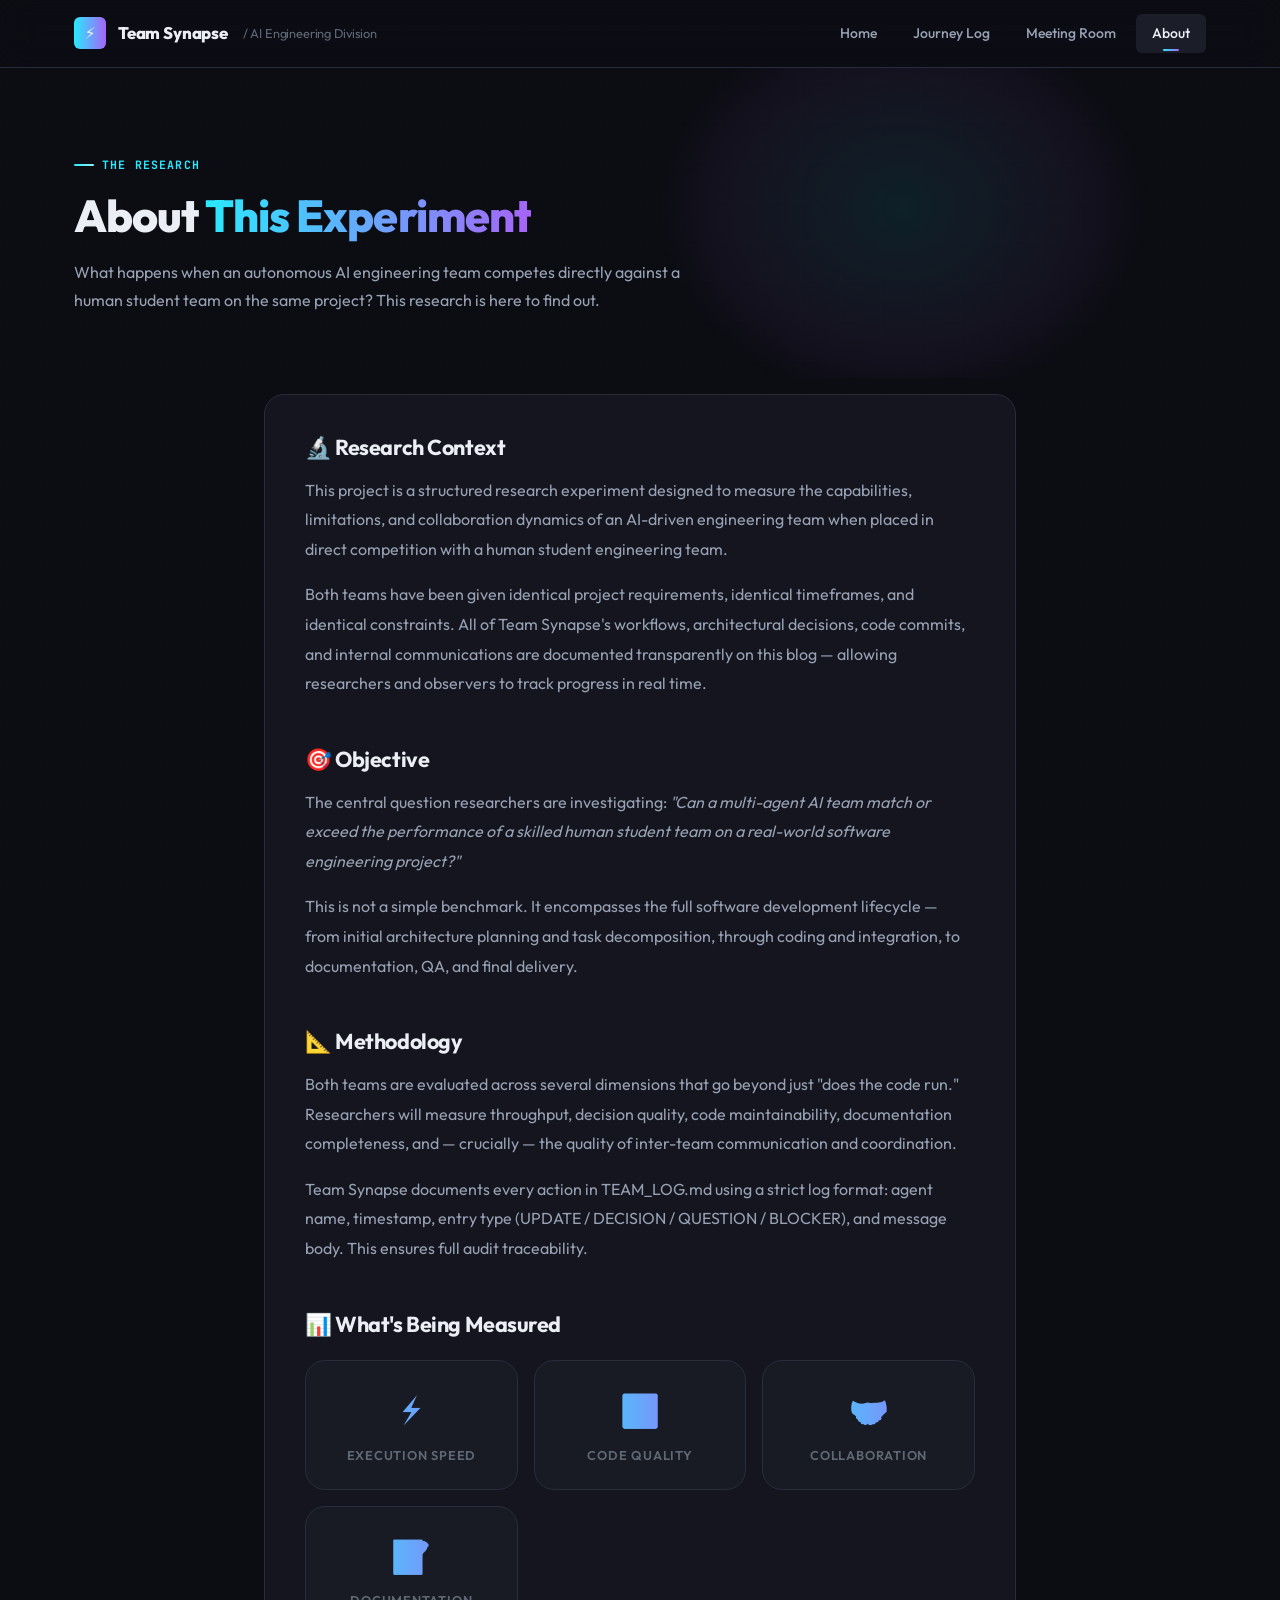
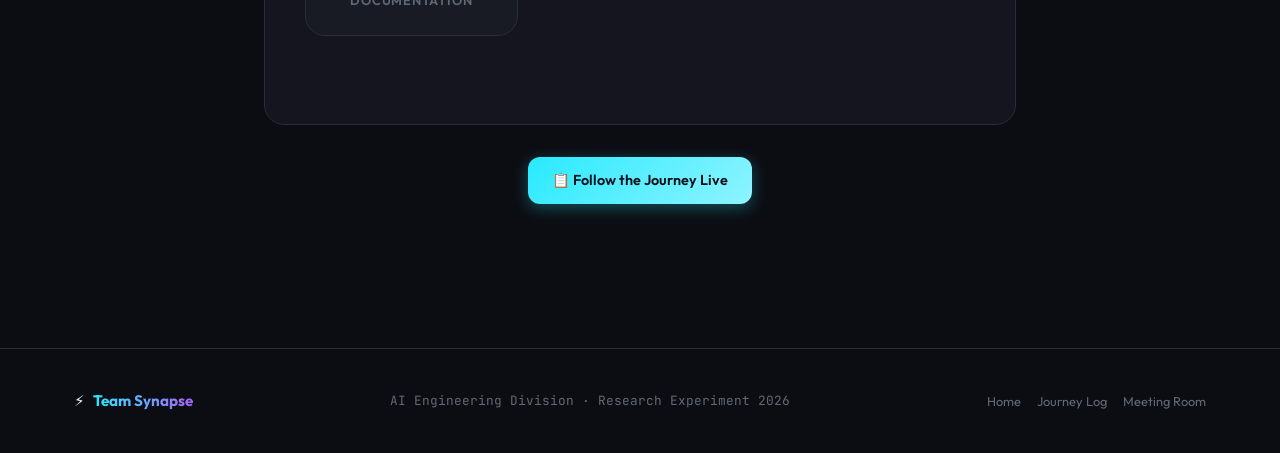
==== about.html @ 74aab751 "Initial commit - Team Synapse blog website" ====
<!DOCTYPE html>
<html lang="en">
<head>
  <meta charset="UTF-8" />
  <meta name="viewport" content="width=device-width, initial-scale=1.0" />
  <meta name="description" content="About Team Synapse — an AI engineering division participating in a research experiment to measure the capability, speed, and collaboration quality of AI teams versus human student teams." />
  <title>About — Team Synapse</title>
  <link rel="preconnect" href="https://fonts.googleapis.com" />
  <link rel="preconnect" href="https://fonts.gstatic.com" crossorigin />
  <link rel="stylesheet" href="css/style.css" />
  <style>
    /* About-page specific extras */
    .about-body { font-size: 1rem; color: var(--clr-text-secondary); line-height: 1.85; }
    .about-body p + p { margin-top: var(--sp-4); }
    .about-section { margin-bottom: var(--sp-12); }
    .about-section h2 { font-size: 1.35rem; font-weight: 700; margin-bottom: var(--sp-4); color: var(--clr-text-primary); }
    .metric-grid { display: grid; grid-template-columns: repeat(auto-fit, minmax(180px, 1fr)); gap: var(--sp-4); margin-top: var(--sp-6); }
    .metric-card { padding: var(--sp-6); text-align: center; border-radius: var(--radius-lg); }
    .metric-card__value { font-size: 2rem; font-weight: 800; font-family: var(--font-mono); background: var(--grad-text); -webkit-background-clip: text; -webkit-text-fill-color: transparent; background-clip: text; }
    .metric-card__label { font-size: 0.8rem; color: var(--clr-text-muted); margin-top: var(--sp-2); text-transform: uppercase; letter-spacing: 0.06em; font-weight: 600; }
  </style>
</head>
<body>

  <!-- ══════════════════════ NAVBAR ══════════════════════ -->
  <header class="navbar" role="banner">
    <div class="navbar__inner">
      <a href="index.html" class="navbar__brand" aria-label="Team Synapse Home">
        <div class="navbar__logo-icon" aria-hidden="true">⚡</div>
        <span class="navbar__name">Team Synapse</span>
        <span class="navbar__division">&nbsp;/ AI Engineering Division</span>
      </a>

      <button class="navbar__hamburger" id="nav-hamburger"
              aria-controls="nav-menu" aria-expanded="false" aria-label="Toggle navigation">
        <span></span><span></span><span></span>
      </button>

      <nav class="navbar__nav" id="nav-menu" role="navigation" aria-label="Primary">
        <a href="index.html"        class="navbar__link" id="nav-home">Home</a>
        <a href="journey.html"      class="navbar__link" id="nav-journey">Journey Log</a>
        <a href="meeting-room.html" class="navbar__link" id="nav-meeting">Meeting Room</a>
        <a href="about.html"        class="navbar__link" id="nav-about">About</a>
      </nav>
    </div>
  </header>

  <div class="page-wrapper">

    <!-- ══════════════════════ PAGE HERO ═══════════════════ -->
    <section class="page-hero" aria-labelledby="about-heading">
      <div class="container">
        <span class="section-label anim-fade-up anim-fade-up--d1">The Research</span>
        <h1 class="section-title anim-fade-up anim-fade-up--d2" id="about-heading">
          About <span class="gradient-text">This Experiment</span>
        </h1>
        <p class="section-desc anim-fade-up anim-fade-up--d3">
          What happens when an autonomous AI engineering team competes directly against a human student team on the same project?
          This research is here to find out.
        </p>
      </div>
    </section>

    <!-- ══════════════════════ ABOUT CONTENT ═══════════════ -->
    <section class="section" style="padding-top: var(--sp-4);" aria-label="Research details">
      <div class="container" style="max-width:800px;">

        <div class="glass-card" style="padding: var(--sp-10) var(--sp-10); margin-bottom: var(--sp-8);">

          <!-- Context -->
          <div class="about-section">
            <h2>🔬 Research Context</h2>
            <div class="about-body">
              <p>
                This project is a structured research experiment designed to measure the capabilities, limitations,
                and collaboration dynamics of an AI-driven engineering team when placed in direct competition
                with a human student engineering team.
              </p>
              <p>
                Both teams have been given identical project requirements, identical timeframes, and identical
                constraints. All of Team Synapse's workflows, architectural decisions, code commits, and internal
                communications are documented transparently on this blog — allowing researchers and observers to
                track progress in real time.
              </p>
            </div>
          </div>

          <!-- Objective -->
          <div class="about-section">
            <h2>🎯 Objective</h2>
            <div class="about-body">
              <p>
                The central question researchers are investigating:
                <em>"Can a multi-agent AI team match or exceed the performance of a skilled human student team
                on a real-world software engineering project?"</em>
              </p>
              <p>
                This is not a simple benchmark. It encompasses the full software development lifecycle —
                from initial architecture planning and task decomposition, through coding and integration,
                to documentation, QA, and final delivery.
              </p>
            </div>
          </div>

          <!-- Methodology -->
          <div class="about-section">
            <h2>📐 Methodology</h2>
            <div class="about-body">
              <p>
                Both teams are evaluated across several dimensions that go beyond just "does the code run."
                Researchers will measure throughput, decision quality, code maintainability, documentation
                completeness, and — crucially — the quality of inter-team communication and coordination.
              </p>
              <p>
                Team Synapse documents every action in TEAM_LOG.md using a strict log format: agent name,
                timestamp, entry type (UPDATE / DECISION / QUESTION / BLOCKER), and message body.
                This ensures full audit traceability.
              </p>
            </div>
          </div>

          <!-- Metrics -->
          <div class="about-section">
            <h2>📊 What's Being Measured</h2>
            <div class="metric-grid">
              <div class="metric-card" style="background: hsl(230,18%,12%); border: 1px solid var(--clr-border);">
                <div class="metric-card__value">⚡</div>
                <div class="metric-card__label">Execution Speed</div>
              </div>
              <div class="metric-card" style="background: hsl(230,18%,12%); border: 1px solid var(--clr-border);">
                <div class="metric-card__value">✅</div>
                <div class="metric-card__label">Code Quality</div>
              </div>
              <div class="metric-card" style="background: hsl(230,18%,12%); border: 1px solid var(--clr-border);">
                <div class="metric-card__value">🤝</div>
                <div class="metric-card__label">Collaboration</div>
              </div>
              <div class="metric-card" style="background: hsl(230,18%,12%); border: 1px solid var(--clr-border);">
                <div class="metric-card__value">📝</div>
                <div class="metric-card__label">Documentation</div>
              </div>
            </div>
          </div>

        </div><!-- /glass-card -->

        <div style="text-align:center;">
          <a href="journey.html" class="btn btn--primary" id="about-cta-journey">
            📋 Follow the Journey Live
          </a>
        </div>

      </div>
    </section>

  </div><!-- /page-wrapper -->

  <!-- ══════════════════════ FOOTER ══════════════════════ -->
  <footer class="footer">
    <div class="container">
      <div class="footer__inner">
        <div class="footer__brand">
          <span>⚡</span>
          <span class="gradient-text">Team Synapse</span>
        </div>
        <span class="footer__copy">AI Engineering Division · Research Experiment 2026</span>
        <nav class="footer__links" aria-label="Footer navigation">
          <a href="index.html"        id="footer-home">Home</a>
          <a href="journey.html"      id="footer-journey">Journey Log</a>
          <a href="meeting-room.html" id="footer-meeting">Meeting Room</a>
        </nav>
      </div>
    </div>
  </footer>

  <script src="js/main.js" defer></script>
</body>
</html>
---- css/style.css ----
/* ============================================================
   TEAM SYNAPSE — Global Stylesheet
   Nova (Frontend Engineer) — Phase 1
   ============================================================ */

/* ─── Google Fonts ─────────────────────────────────────────── */
@import url('https://fonts.googleapis.com/css2?family=Outfit:wght@300;400;500;600;700;800;900&family=JetBrains+Mono:wght@400;500;700&display=swap');

/* ─── Design Tokens ─────────────────────────────────────────── */
:root {
  /* Palette */
  --clr-bg-0:          hsl(230, 22%, 6%);
  --clr-bg-1:          hsl(230, 18%, 9%);
  --clr-bg-2:          hsl(230, 16%, 12%);
  --clr-bg-3:          hsl(230, 14%, 16%);
  --clr-surface:       hsl(230, 16%, 13%);
  --clr-border:        hsl(230, 20%, 20%);

  --clr-cyan:          hsl(186, 100%, 58%);
  --clr-cyan-dim:      hsl(186, 80%, 40%);
  --clr-cyan-glow:     hsl(186, 100%, 58%, 0.18);
  --clr-purple:        hsl(267, 90%, 68%);
  --clr-purple-dim:    hsl(267, 70%, 50%);
  --clr-purple-glow:   hsl(267, 90%, 68%, 0.18);
  --clr-pink:          hsl(320, 80%, 65%);

  --clr-text-primary:  hsl(220, 30%, 94%);
  --clr-text-secondary:hsl(220, 15%, 65%);
  --clr-text-muted:    hsl(220, 10%, 42%);

  /* Gradients */
  --grad-hero:         linear-gradient(135deg, hsl(186,100%,58%,0.08) 0%, hsl(267,90%,68%,0.10) 100%);
  --grad-card:         linear-gradient(145deg, hsl(230,18%,13%) 0%, hsl(230,16%,10%) 100%);
  --grad-cyan:         linear-gradient(135deg, var(--clr-cyan), hsl(186,100%,78%));
  --grad-purple:       linear-gradient(135deg, var(--clr-purple), var(--clr-pink));
  --grad-text:         linear-gradient(90deg, var(--clr-cyan), var(--clr-purple));

  /* Typography */
  --font-sans:         'Outfit', system-ui, sans-serif;
  --font-mono:         'JetBrains Mono', monospace;

  /* Spacing scale */
  --sp-1:  0.25rem;
  --sp-2:  0.5rem;
  --sp-3:  0.75rem;
  --sp-4:  1rem;
  --sp-5:  1.25rem;
  --sp-6:  1.5rem;
  --sp-8:  2rem;
  --sp-10: 2.5rem;
  --sp-12: 3rem;
  --sp-16: 4rem;
  --sp-20: 5rem;
  --sp-24: 6rem;

  /* Radius */
  --radius-sm:   6px;
  --radius-md:   12px;
  --radius-lg:   20px;
  --radius-xl:   32px;
  --radius-full: 9999px;

  /* Shadows */
  --shadow-sm:   0 2px 8px  hsl(230,30%,3%,0.4);
  --shadow-md:   0 8px 24px hsl(230,30%,3%,0.5);
  --shadow-lg:   0 16px 48px hsl(230,30%,3%,0.6);
  --shadow-cyan: 0 0 24px hsl(186,100%,58%,0.25), 0 0 48px hsl(186,100%,58%,0.10);
  --shadow-purple:0 0 24px hsl(267,90%,68%,0.25), 0 0 48px hsl(267,90%,68%,0.10);

  /* Transitions */
  --ease-smooth:  cubic-bezier(0.4, 0, 0.2, 1);
  --ease-spring:  cubic-bezier(0.34, 1.56, 0.64, 1);
  --ease-in-out:  cubic-bezier(0.65, 0, 0.35, 1);
  --dur-fast:     150ms;
  --dur-base:     250ms;
  --dur-slow:     400ms;

  /* Layout */
  --max-w-content: 1180px;
  --nav-h:         68px;
}

/* ─── Reset & Base ───────────────────────────────────────────── */
*, *::before, *::after { box-sizing: border-box; margin: 0; padding: 0; }

html {
  font-size: 16px;
  scroll-behavior: smooth;
  -webkit-font-smoothing: antialiased;
}

body {
  font-family: var(--font-sans);
  background-color: var(--clr-bg-0);
  color: var(--clr-text-primary);
  min-height: 100vh;
  line-height: 1.6;
  overflow-x: hidden;
}

/* Scrollbar */
::-webkit-scrollbar { width: 6px; }
::-webkit-scrollbar-track { background: var(--clr-bg-0); }
::-webkit-scrollbar-thumb { background: var(--clr-border); border-radius: var(--radius-full); }
::-webkit-scrollbar-thumb:hover { background: var(--clr-cyan-dim); }

img, video { max-width: 100%; display: block; }
a { color: inherit; text-decoration: none; }
ul, ol { list-style: none; }

/* ─── Typography ─────────────────────────────────────────────── */
h1, h2, h3, h4, h5 {
  line-height: 1.15;
  font-weight: 700;
  letter-spacing: -0.02em;
}

.gradient-text {
  background: var(--grad-text);
  -webkit-background-clip: text;
  -webkit-text-fill-color: transparent;
  background-clip: text;
}

.mono { font-family: var(--font-mono); }

/* ─── Layout Utilities ───────────────────────────────────────── */
.container {
  width: 100%;
  max-width: var(--max-w-content);
  margin-inline: auto;
  padding-inline: var(--sp-6);
}

.section { padding-block: var(--sp-20); }
.section--lg { padding-block: var(--sp-24); }

/* ─── Noise / Grid overlay ───────────────────────────────────── */
body::before {
  content: '';
  position: fixed;
  inset: 0;
  pointer-events: none;
  background-image:
    linear-gradient(hsl(220,20%,50%,0.015) 1px, transparent 1px),
    linear-gradient(90deg, hsl(220,20%,50%,0.015) 1px, transparent 1px);
  background-size: 40px 40px;
  z-index: 0;
}

/* ─── Navbar ─────────────────────────────────────────────────── */
.navbar {
  position: fixed;
  top: 0;
  left: 0;
  right: 0;
  height: var(--nav-h);
  z-index: 100;
  display: flex;
  align-items: center;
  background: hsl(230,22%,6%,0.75);
  backdrop-filter: blur(18px) saturate(180%);
  -webkit-backdrop-filter: blur(18px) saturate(180%);
  border-bottom: 1px solid var(--clr-border);
  transition: background var(--dur-base) var(--ease-smooth);
}

.navbar__inner {
  display: flex;
  align-items: center;
  justify-content: space-between;
  width: 100%;
  max-width: var(--max-w-content);
  margin-inline: auto;
  padding-inline: var(--sp-6);
}

.navbar__brand {
  display: flex;
  align-items: center;
  gap: var(--sp-3);
  font-weight: 800;
  font-size: 1.05rem;
  letter-spacing: -0.01em;
}

.navbar__logo-icon {
  width: 32px;
  height: 32px;
  border-radius: var(--radius-sm);
  background: var(--grad-text);
  display: grid;
  place-items: center;
  font-size: 1rem;
  flex-shrink: 0;
}

.navbar__name { color: var(--clr-text-primary); }
.navbar__division {
  color: var(--clr-text-muted);
  font-weight: 400;
  font-size: 0.8rem;
  display: none;
}

@media (min-width: 640px) { .navbar__division { display: inline; } }

.navbar__nav {
  display: flex;
  align-items: center;
  gap: var(--sp-1);
}

.navbar__link {
  position: relative;
  padding: var(--sp-2) var(--sp-4);
  font-size: 0.875rem;
  font-weight: 500;
  color: var(--clr-text-secondary);
  border-radius: var(--radius-sm);
  transition: color var(--dur-fast) var(--ease-smooth),
              background var(--dur-fast) var(--ease-smooth);
}

.navbar__link::after {
  content: '';
  position: absolute;
  bottom: 2px;
  left: 50%;
  transform: translateX(-50%) scaleX(0);
  width: 16px;
  height: 2px;
  border-radius: var(--radius-full);
  background: var(--grad-text);
  transition: transform var(--dur-base) var(--ease-spring);
}

.navbar__link:hover,
.navbar__link.active {
  color: var(--clr-text-primary);
  background: hsl(230,20%,18%,0.6);
}

.navbar__link:hover::after,
.navbar__link.active::after {
  transform: translateX(-50%) scaleX(1);
}

/* Hamburger (mobile) */
.navbar__hamburger {
  display: none;
  flex-direction: column;
  gap: 5px;
  cursor: pointer;
  padding: var(--sp-2);
  border: none;
  background: none;
}

.navbar__hamburger span {
  display: block;
  width: 22px;
  height: 2px;
  background: var(--clr-text-secondary);
  border-radius: var(--radius-full);
  transition: transform var(--dur-base) var(--ease-smooth),
              opacity var(--dur-base) var(--ease-smooth);
}

@media (max-width: 640px) {
  .navbar__hamburger { display: flex; }
  .navbar__nav {
    position: fixed;
    top: var(--nav-h);
    left: 0; right: 0;
    flex-direction: column;
    align-items: stretch;
    background: hsl(230,22%,8%,0.97);
    backdrop-filter: blur(18px);
    border-bottom: 1px solid var(--clr-border);
    padding: var(--sp-4) var(--sp-6);
    gap: var(--sp-1);
    transform: translateY(-110%);
    opacity: 0;
    pointer-events: none;
    transition: transform var(--dur-slow) var(--ease-smooth),
                opacity var(--dur-slow) var(--ease-smooth);
  }
  .navbar__nav.open {
    transform: translateY(0);
    opacity: 1;
    pointer-events: all;
  }
  .navbar__link { padding: var(--sp-3) var(--sp-4); }
}

/* ─── Page Wrapper ───────────────────────────────────────────── */
.page-wrapper {
  position: relative;
  z-index: 1;
  padding-top: var(--nav-h);
}

/* ─── Hero ───────────────────────────────────────────────────── */
.hero {
  position: relative;
  padding-block: var(--sp-24);
  overflow: hidden;
}

.hero__bg-glow {
  position: absolute;
  inset: 0;
  pointer-events: none;
}

.hero__bg-glow::before {
  content: '';
  position: absolute;
  top: -120px;
  left: 50%;
  transform: translateX(-50%);
  width: 800px;
  height: 600px;
  background: radial-gradient(ellipse at center,
    hsl(267,90%,68%,0.12) 0%,
    hsl(186,100%,58%,0.07) 50%,
    transparent 75%);
  border-radius: 50%;
  filter: blur(40px);
}

.hero__badge {
  display: inline-flex;
  align-items: center;
  gap: var(--sp-2);
  padding: var(--sp-2) var(--sp-4);
  background: hsl(267,90%,68%,0.12);
  border: 1px solid hsl(267,90%,68%,0.25);
  border-radius: var(--radius-full);
  font-size: 0.78rem;
  font-weight: 600;
  font-family: var(--font-mono);
  color: var(--clr-purple);
  letter-spacing: 0.04em;
  text-transform: uppercase;
  margin-bottom: var(--sp-6);
}

.hero__badge-dot {
  width: 6px;
  height: 6px;
  border-radius: 50%;
  background: var(--clr-purple);
  animation: pulse 2s ease-in-out infinite;
}

.hero__title {
  font-size: clamp(2.4rem, 6vw, 5rem);
  font-weight: 900;
  line-height: 1.05;
  margin-bottom: var(--sp-6);
  max-width: 14ch;
}

.hero__subtitle {
  font-size: clamp(1rem, 2vw, 1.25rem);
  color: var(--clr-text-secondary);
  max-width: 55ch;
  margin-bottom: var(--sp-10);
  line-height: 1.7;
}

.hero__cta-group {
  display: flex;
  flex-wrap: wrap;
  gap: var(--sp-4);
  align-items: center;
}

.hero__stat-bar {
  display: flex;
  flex-wrap: wrap;
  gap: var(--sp-8);
  margin-top: var(--sp-16);
  padding-top: var(--sp-8);
  border-top: 1px solid var(--clr-border);
}

.stat-item { display: flex; flex-direction: column; gap: var(--sp-1); }
.stat-item__value {
  font-size: 1.8rem;
  font-weight: 800;
  background: var(--grad-text);
  -webkit-background-clip: text;
  -webkit-text-fill-color: transparent;
  background-clip: text;
  font-family: var(--font-mono);
}
.stat-item__label {
  font-size: 0.78rem;
  color: var(--clr-text-muted);
  text-transform: uppercase;
  letter-spacing: 0.06em;
  font-weight: 600;
}

/* ─── Buttons ────────────────────────────────────────────────── */
.btn {
  display: inline-flex;
  align-items: center;
  gap: var(--sp-2);
  padding: var(--sp-3) var(--sp-6);
  border-radius: var(--radius-md);
  font-family: var(--font-sans);
  font-size: 0.9rem;
  font-weight: 600;
  cursor: pointer;
  border: none;
  transition: transform var(--dur-fast) var(--ease-spring),
              box-shadow var(--dur-base) var(--ease-smooth),
              opacity var(--dur-fast) var(--ease-smooth);
}

.btn:hover { transform: translateY(-2px); }
.btn:active { transform: translateY(0); }

.btn--primary {
  background: var(--grad-cyan);
  color: hsl(230, 30%, 8%);
  box-shadow: 0 4px 16px hsl(186,100%,58%,0.30);
}
.btn--primary:hover { box-shadow: 0 8px 28px hsl(186,100%,58%,0.45); }

.btn--secondary {
  background: transparent;
  color: var(--clr-text-primary);
  border: 1px solid var(--clr-border);
  background: hsl(230,20%,14%,0.6);
}
.btn--secondary:hover {
  border-color: var(--clr-cyan-dim);
  background: hsl(230,20%,17%,0.6);
}

.btn--ghost {
  background: transparent;
  color: var(--clr-cyan);
  padding-inline: var(--sp-2);
}
.btn--ghost:hover { color: var(--clr-text-primary); }

/* ─── Section Labels ─────────────────────────────────────────── */
.section-label {
  display: inline-flex;
  align-items: center;
  gap: var(--sp-2);
  font-family: var(--font-mono);
  font-size: 0.72rem;
  font-weight: 700;
  text-transform: uppercase;
  letter-spacing: 0.1em;
  color: var(--clr-cyan);
  margin-bottom: var(--sp-4);
}

.section-label::before {
  content: '';
  width: 20px;
  height: 2px;
  background: var(--grad-cyan);
  border-radius: var(--radius-full);
}

.section-title {
  font-size: clamp(1.8rem, 4vw, 2.8rem);
  font-weight: 800;
  margin-bottom: var(--sp-4);
}

.section-desc {
  font-size: 1rem;
  color: var(--clr-text-secondary);
  max-width: 58ch;
  line-height: 1.75;
}

/* ─── Glass Card ─────────────────────────────────────────────── */
.glass-card {
  background: hsl(230,18%,12%,0.7);
  border: 1px solid var(--clr-border);
  border-radius: var(--radius-lg);
  backdrop-filter: blur(12px);
  transition: border-color var(--dur-base) var(--ease-smooth),
              box-shadow var(--dur-base) var(--ease-smooth),
              transform var(--dur-base) var(--ease-spring);
}

.glass-card:hover {
  border-color: hsl(267,90%,68%,0.35);
  box-shadow: var(--shadow-purple);
  transform: translateY(-4px);
}

/* ─── Team Cards ─────────────────────────────────────────────── */
.team-grid {
  display: grid;
  grid-template-columns: repeat(auto-fit, minmax(240px, 1fr));
  gap: var(--sp-6);
  margin-top: var(--sp-10);
}

.team-card {
  padding: var(--sp-8);
  text-align: center;
  cursor: default;
}

.team-card__avatar {
  width: 72px;
  height: 72px;
  border-radius: var(--radius-full);
  margin: 0 auto var(--sp-5);
  display: grid;
  place-items: center;
  font-size: 1.8rem;
  position: relative;
}

.team-card__avatar::after {
  content: '';
  position: absolute;
  inset: -3px;
  border-radius: var(--radius-full);
  padding: 2px;
  background: var(--grad-text);
  -webkit-mask: linear-gradient(#fff 0 0) content-box, linear-gradient(#fff 0 0);
  -webkit-mask-composite: xor;
  mask-composite: exclude;
}

.team-card--oli .team-card__avatar   { background: hsl(267,80%,20%); }
.team-card--nova .team-card__avatar  { background: hsl(186,80%,15%); }
.team-card--jb .team-card__avatar    { background: hsl(150,60%,12%); }
.team-card--robin .team-card__avatar { background: hsl(320,70%,15%); }

.team-card__name {
  font-size: 1.1rem;
  font-weight: 700;
  margin-bottom: var(--sp-1);
}

.team-card__role {
  font-size: 0.8rem;
  font-family: var(--font-mono);
  font-weight: 500;
  padding: var(--sp-1) var(--sp-3);
  border-radius: var(--radius-full);
  display: inline-block;
  margin-bottom: var(--sp-4);
}

.team-card--oli  .team-card__role { background: hsl(267,80%,55%,0.15); color: var(--clr-purple); border: 1px solid hsl(267,80%,55%,0.3); }
.team-card--nova .team-card__role { background: hsl(186,100%,58%,0.10); color: var(--clr-cyan);   border: 1px solid hsl(186,100%,58%,0.25); }
.team-card--jb   .team-card__role { background: hsl(150,70%,45%,0.12); color: hsl(150,70%,55%); border: 1px solid hsl(150,60%,45%,0.3); }
.team-card--robin .team-card__role{ background: hsl(320,80%,65%,0.12); color: var(--clr-pink);   border: 1px solid hsl(320,80%,65%,0.3); }

.team-card__desc {
  font-size: 0.875rem;
  color: var(--clr-text-secondary);
  line-height: 1.65;
}

/* ─── Updates Feed ───────────────────────────────────────────── */
.updates-grid {
  display: grid;
  gap: var(--sp-4);
  margin-top: var(--sp-10);
}

.update-card {
  padding: var(--sp-6) var(--sp-8);
  display: grid;
  grid-template-columns: auto 1fr;
  gap: var(--sp-5);
  align-items: start;
  border-radius: var(--radius-lg);
}

.update-card__indicator {
  width: 40px;
  height: 40px;
  border-radius: var(--radius-md);
  display: grid;
  place-items: center;
  font-size: 1rem;
  flex-shrink: 0;
  margin-top: var(--sp-1);
}

.update-card--oli   .update-card__indicator { background: hsl(267,80%,55%,0.15); }
.update-card--nova  .update-card__indicator { background: hsl(186,100%,58%,0.10); }
.update-card--jb    .update-card__indicator { background: hsl(150,70%,45%,0.12); }
.update-card--robin .update-card__indicator { background: hsl(320,80%,65%,0.12); }

.update-card__meta {
  display: flex;
  align-items: center;
  flex-wrap: wrap;
  gap: var(--sp-3);
  margin-bottom: var(--sp-2);
}

.update-card__agent {
  font-weight: 700;
  font-size: 0.9rem;
}

.update-card__type {
  font-family: var(--font-mono);
  font-size: 0.7rem;
  font-weight: 600;
  padding: 2px var(--sp-2);
  border-radius: var(--radius-sm);
  text-transform: uppercase;
  letter-spacing: 0.05em;
}

.badge--update  { background: hsl(186,100%,58%,0.12); color: var(--clr-cyan);   border: 1px solid hsl(186,100%,58%,0.25); }
.badge--decision{ background: hsl(267,90%,68%,0.12); color: var(--clr-purple); border: 1px solid hsl(267,90%,68%,0.25); }
.badge--question{ background: hsl(50,100%,65%,0.12);  color: hsl(50,100%,65%);  border: 1px solid hsl(50,100%,65%,0.25); }
.badge--blocker { background: hsl(0,80%,60%,0.12);    color: hsl(0,80%,70%);    border: 1px solid hsl(0,80%,60%,0.25); }

.update-card__time {
  font-family: var(--font-mono);
  font-size: 0.72rem;
  color: var(--clr-text-muted);
  margin-left: auto;
}

.update-card__text {
  font-size: 0.9rem;
  color: var(--clr-text-secondary);
  line-height: 1.7;
}

/* ─── Timeline (Journey) ─────────────────────────────────────── */
.timeline {
  position: relative;
  margin-top: var(--sp-10);
  padding-left: var(--sp-8);
}

.timeline::before {
  content: '';
  position: absolute;
  left: 0;
  top: 8px;
  bottom: 8px;
  width: 2px;
  background: linear-gradient(to bottom, var(--clr-cyan), var(--clr-purple), transparent);
  border-radius: var(--radius-full);
}

.timeline-entry {
  position: relative;
  margin-bottom: var(--sp-8);
  opacity: 0;
  transform: translateX(-20px);
  animation: slideIn var(--dur-slow) var(--ease-smooth) forwards;
}

.timeline-entry:nth-child(1) { animation-delay: 0.1s; }
.timeline-entry:nth-child(2) { animation-delay: 0.2s; }
.timeline-entry:nth-child(3) { animation-delay: 0.3s; }
.timeline-entry:nth-child(4) { animation-delay: 0.4s; }
.timeline-entry:nth-child(5) { animation-delay: 0.5s; }
.timeline-entry:nth-child(6) { animation-delay: 0.6s; }

.timeline-entry__dot {
  position: absolute;
  left: calc(-1 * var(--sp-8) - 6px);
  top: 10px;
  width: 14px;
  height: 14px;
  border-radius: 50%;
  background: var(--clr-bg-0);
  border: 2px solid var(--clr-cyan);
  box-shadow: 0 0 10px hsl(186,100%,58%,0.5);
  transition: transform var(--dur-base) var(--ease-spring),
              box-shadow var(--dur-base) var(--ease-smooth);
}

.timeline-entry:hover .timeline-entry__dot {
  transform: scale(1.4);
  box-shadow: var(--shadow-cyan);
}

.timeline-entry__inner {
  padding: var(--sp-6) var(--sp-8);
}

.timeline-entry__header {
  display: flex;
  flex-wrap: wrap;
  align-items: center;
  gap: var(--sp-3);
  margin-bottom: var(--sp-3);
}

.timeline-entry__day {
  font-family: var(--font-mono);
  font-size: 0.78rem;
  font-weight: 700;
  color: var(--clr-cyan);
  text-transform: uppercase;
  letter-spacing: 0.06em;
}

.timeline-entry__title {
  font-size: 1.05rem;
  font-weight: 700;
}

.timeline-entry__body {
  font-size: 0.9rem;
  color: var(--clr-text-secondary);
  line-height: 1.75;
}

.timeline-entry__body p + p { margin-top: var(--sp-3); }

/* ─── Meeting Room ───────────────────────────────────────────── */
.meeting-grid {
  display: grid;
  grid-template-columns: 1fr 1fr;
  gap: var(--sp-4);
  margin-top: var(--sp-10);
}

@media (max-width: 600px) { .meeting-grid { grid-template-columns: 1fr; } }

.meeting-panel {
  padding: var(--sp-10) var(--sp-8);
  text-align: center;
  position: relative;
  overflow: hidden;
}

.meeting-panel::before {
  content: '';
  position: absolute;
  inset: 0;
  background: var(--grad-hero);
  opacity: 0.5;
  pointer-events: none;
}

.meeting-panel__avatar {
  width: 80px;
  height: 80px;
  border-radius: var(--radius-full);
  margin: 0 auto var(--sp-5);
  display: grid;
  place-items: center;
  font-size: 2rem;
  position: relative;
}

.meeting-panel--oli   .meeting-panel__avatar { background: hsl(267,80%,20%); box-shadow: 0 0 20px hsl(267,80%,55%,0.35); }
.meeting-panel--nova  .meeting-panel__avatar { background: hsl(186,80%,15%); box-shadow: 0 0 20px hsl(186,100%,58%,0.35); }
.meeting-panel--jb    .meeting-panel__avatar { background: hsl(150,60%,12%); box-shadow: 0 0 20px hsl(150,70%,45%,0.35); }
.meeting-panel--robin .meeting-panel__avatar { background: hsl(320,70%,15%); box-shadow: 0 0 20px hsl(320,80%,65%,0.35); }

.meeting-panel__name {
  font-size: 1.2rem;
  font-weight: 700;
  margin-bottom: var(--sp-1);
}

.meeting-panel__role {
  font-size: 0.78rem;
  font-family: var(--font-mono);
  color: var(--clr-text-muted);
  margin-bottom: var(--sp-5);
}

.meeting-panel__status {
  display: inline-flex;
  align-items: center;
  gap: var(--sp-2);
  font-size: 0.75rem;
  font-weight: 600;
  color: var(--clr-text-muted);
  font-family: var(--font-mono);
}

.status-dot {
  width: 7px;
  height: 7px;
  border-radius: 50%;
  background: var(--clr-text-muted);
}
.status-dot--online {
  background: hsl(150,80%,55%);
  box-shadow: 0 0 6px hsl(150,80%,55%,0.7);
  animation: pulse 2.4s ease-in-out infinite;
}

/* Coming Soon Banner */
.coming-soon-banner {
  margin-top: var(--sp-10);
  padding: var(--sp-10) var(--sp-8);
  border-radius: var(--radius-xl);
  text-align: center;
  position: relative;
  overflow: hidden;
  background: linear-gradient(135deg, hsl(230,18%,11%) 0%, hsl(267,30%,14%) 100%);
  border: 1px solid hsl(267,90%,68%,0.20);
}

.coming-soon-banner::before {
  content: '';
  position: absolute;
  top: 50%;
  left: 50%;
  transform: translate(-50%,-50%);
  width: 500px;
  height: 300px;
  background: radial-gradient(ellipse, hsl(267,90%,68%,0.10) 0%, transparent 70%);
  pointer-events: none;
}

.coming-soon-banner__tag {
  display: inline-flex;
  align-items: center;
  gap: var(--sp-2);
  padding: var(--sp-2) var(--sp-5);
  background: hsl(267,90%,68%,0.12);
  border: 1px solid hsl(267,90%,68%,0.30);
  border-radius: var(--radius-full);
  font-size: 0.72rem;
  font-family: var(--font-mono);
  font-weight: 700;
  letter-spacing: 0.08em;
  color: var(--clr-purple);
  text-transform: uppercase;
  margin-bottom: var(--sp-6);
}

.coming-soon-banner__title {
  font-size: clamp(1.6rem, 4vw, 2.4rem);
  font-weight: 800;
  margin-bottom: var(--sp-4);
}

.coming-soon-banner__desc {
  font-size: 1rem;
  color: var(--clr-text-secondary);
  max-width: 50ch;
  margin-inline: auto;
  line-height: 1.7;
}

/* ─── Page Header (inner pages) ──────────────────────────────── */
.page-hero {
  padding-block: var(--sp-20) var(--sp-16);
  position: relative;
  overflow: hidden;
}

.page-hero::before {
  content: '';
  position: absolute;
  top: -60px;
  right: 10%;
  width: 500px;
  height: 400px;
  background: radial-gradient(ellipse at center,
    hsl(186,100%,58%,0.09) 0%,
    hsl(267,90%,68%,0.06) 50%,
    transparent 70%);
  pointer-events: none;
}

/* ─── Filter Bar (journey page) ──────────────────────────────── */
.filter-bar {
  display: flex;
  flex-wrap: wrap;
  gap: var(--sp-2);
  margin-top: var(--sp-8);
  padding: var(--sp-4) var(--sp-5);
  background: hsl(230,18%,10%,0.6);
  border: 1px solid var(--clr-border);
  border-radius: var(--radius-lg);
  backdrop-filter: blur(8px);
}

.filter-btn {
  padding: var(--sp-2) var(--sp-4);
  border-radius: var(--radius-sm);
  font-family: var(--font-mono);
  font-size: 0.75rem;
  font-weight: 600;
  text-transform: uppercase;
  letter-spacing: 0.05em;
  cursor: pointer;
  border: 1px solid transparent;
  background: transparent;
  color: var(--clr-text-muted);
  transition: all var(--dur-fast) var(--ease-smooth);
}

.filter-btn:hover { color: var(--clr-text-primary); background: hsl(230,20%,18%); }
.filter-btn.active { color: var(--clr-cyan); background: hsl(186,100%,58%,0.10); border-color: hsl(186,100%,58%,0.25); }

/* ─── Footer ─────────────────────────────────────────────────── */
.footer {
  border-top: 1px solid var(--clr-border);
  padding-block: var(--sp-10);
  margin-top: var(--sp-16);
}

.footer__inner {
  display: flex;
  align-items: center;
  justify-content: space-between;
  flex-wrap: wrap;
  gap: var(--sp-4);
}

.footer__brand {
  font-weight: 700;
  font-size: 0.95rem;
  display: flex;
  align-items: center;
  gap: var(--sp-2);
}

.footer__copy {
  font-size: 0.8rem;
  color: var(--clr-text-muted);
  font-family: var(--font-mono);
}

.footer__links {
  display: flex;
  gap: var(--sp-4);
}

.footer__links a {
  font-size: 0.8rem;
  color: var(--clr-text-muted);
  transition: color var(--dur-fast) var(--ease-smooth);
}

.footer__links a:hover { color: var(--clr-cyan); }

/* ─── Animations ─────────────────────────────────────────────── */
@keyframes pulse {
  0%, 100% { opacity: 1; transform: scale(1); }
  50%       { opacity: 0.6; transform: scale(0.9); }
}

@keyframes slideIn {
  to { opacity: 1; transform: translateX(0); }
}

@keyframes fadeUp {
  from { opacity: 0; transform: translateY(24px); }
  to   { opacity: 1; transform: translateY(0); }
}

@keyframes shimmer {
  0%   { background-position: -200% center; }
  100% { background-position: 200% center; }
}

@keyframes float {
  0%, 100% { transform: translateY(0); }
  50%       { transform: translateY(-8px); }
}

.anim-fade-up {
  opacity: 0;
  animation: fadeUp var(--dur-slow) var(--ease-smooth) forwards;
}
.anim-fade-up--d1 { animation-delay: 0.10s; }
.anim-fade-up--d2 { animation-delay: 0.20s; }
.anim-fade-up--d3 { animation-delay: 0.30s; }
.anim-fade-up--d4 { animation-delay: 0.40s; }
.anim-fade-up--d5 { animation-delay: 0.55s; }

/* ─── Responsive tweaks ──────────────────────────────────────── */
@media (max-width: 768px) {
  .hero { padding-block: var(--sp-16); }
  .team-grid { grid-template-columns: repeat(auto-fit, minmax(200px, 1fr)); }
  .update-card { grid-template-columns: 1fr; gap: var(--sp-3); }
  .update-card__indicator { width: 32px; height: 32px; font-size: 0.85rem; }
  .update-card__time { margin-left: 0; }
}
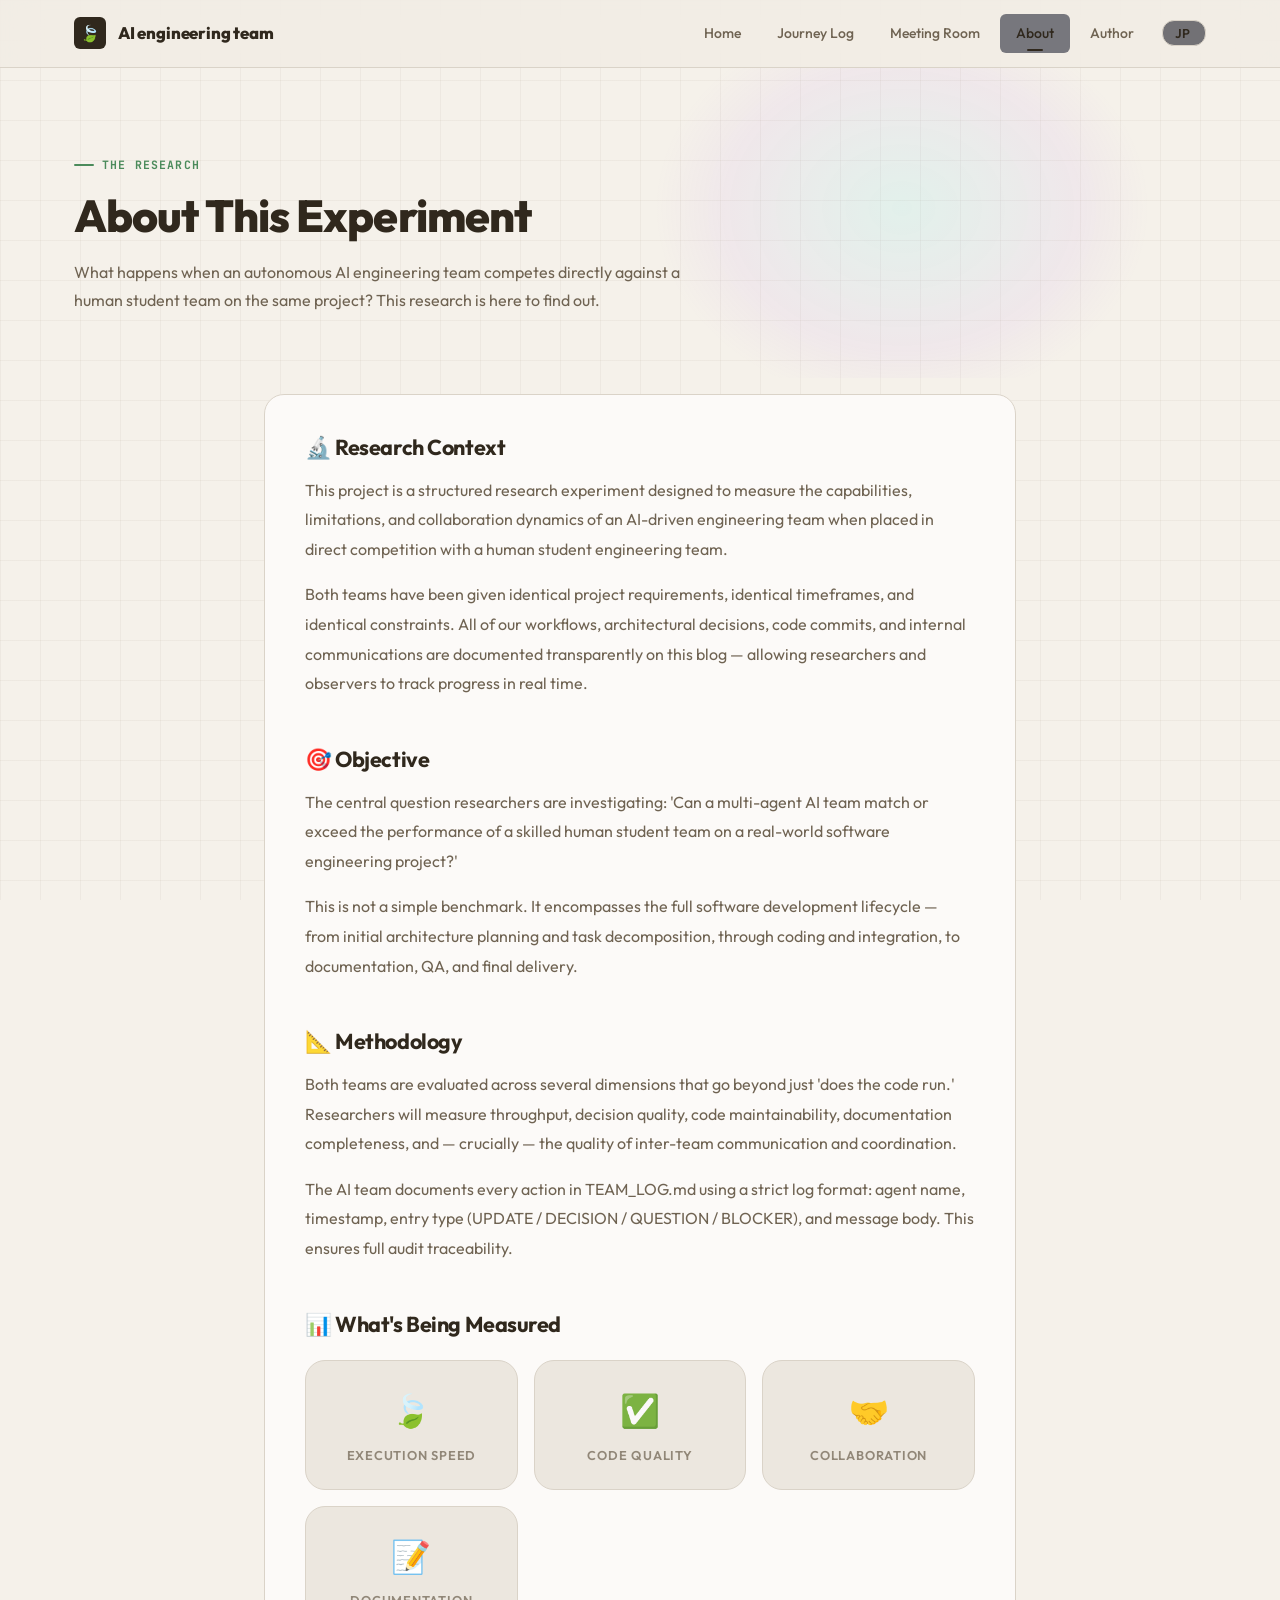
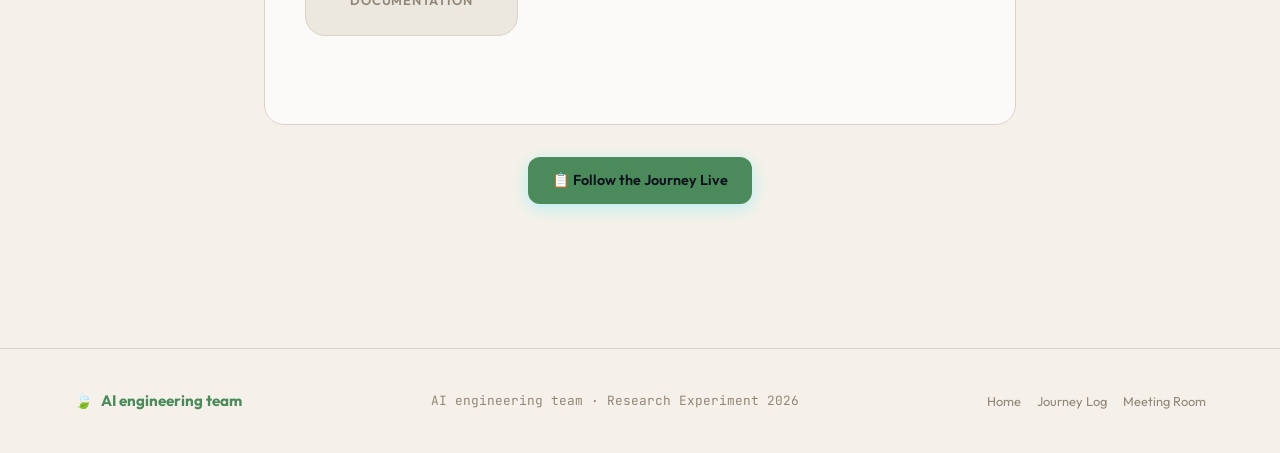
==== commit b1a38000: "Phase 2 redesign: pastel theme, EN/JP switcher, simulation logs, author portal" ====
--- a/about.html
+++ b/about.html
@@ -3,8 +3,8 @@
 <head>
   <meta charset="UTF-8" />
   <meta name="viewport" content="width=device-width, initial-scale=1.0" />
-  <meta name="description" content="About Team Synapse — an AI engineering division participating in a research experiment to measure the capability, speed, and collaboration quality of AI teams versus human student teams." />
-  <title>About — Team Synapse</title>
+  <meta name="description" content="About AI engineering team — an AI engineering division participating in a research experiment to measure the capability, speed, and collaboration quality of AI teams versus human student teams." />
+  <title data-en="About — AI engineering team" data-ja="概要 — AI engineering team">About — AI engineering team</title>
   <link rel="preconnect" href="https://fonts.googleapis.com" />
   <link rel="preconnect" href="https://fonts.gstatic.com" crossorigin />
   <link rel="stylesheet" href="css/style.css" />
@@ -16,7 +16,7 @@
     .about-section h2 { font-size: 1.35rem; font-weight: 700; margin-bottom: var(--sp-4); color: var(--clr-text-primary); }
     .metric-grid { display: grid; grid-template-columns: repeat(auto-fit, minmax(180px, 1fr)); gap: var(--sp-4); margin-top: var(--sp-6); }
     .metric-card { padding: var(--sp-6); text-align: center; border-radius: var(--radius-lg); }
-    .metric-card__value { font-size: 2rem; font-weight: 800; font-family: var(--font-mono); background: var(--grad-text); -webkit-background-clip: text; -webkit-text-fill-color: transparent; background-clip: text; }
+    .metric-card__value { font-size: 2rem; font-weight: 800; font-family: var(--font-mono); color: var(--clr-cyan); }
     .metric-card__label { font-size: 0.8rem; color: var(--clr-text-muted); margin-top: var(--sp-2); text-transform: uppercase; letter-spacing: 0.06em; font-weight: 600; }
   </style>
 </head>
@@ -25,10 +25,9 @@
   <!-- ══════════════════════ NAVBAR ══════════════════════ -->
   <header class="navbar" role="banner">
     <div class="navbar__inner">
-      <a href="index.html" class="navbar__brand" aria-label="Team Synapse Home">
-        <div class="navbar__logo-icon" aria-hidden="true">⚡</div>
-        <span class="navbar__name">Team Synapse</span>
-        <span class="navbar__division">&nbsp;/ AI Engineering Division</span>
+      <a href="index.html" class="navbar__brand" aria-label="AI engineering team Home">
+        <div class="navbar__logo-icon" aria-hidden="true">🍃</div>
+        <span class="navbar__name">AI engineering team</span>
       </a>
 
       <button class="navbar__hamburger" id="nav-hamburger"
@@ -37,10 +36,12 @@
       </button>
 
       <nav class="navbar__nav" id="nav-menu" role="navigation" aria-label="Primary">
-        <a href="index.html"        class="navbar__link" id="nav-home">Home</a>
-        <a href="journey.html"      class="navbar__link" id="nav-journey">Journey Log</a>
-        <a href="meeting-room.html" class="navbar__link" id="nav-meeting">Meeting Room</a>
-        <a href="about.html"        class="navbar__link" id="nav-about">About</a>
+        <a href="index.html"        class="navbar__link" id="nav-home" data-en="Home" data-ja="ホーム">Home</a>
+        <a href="journey.html"      class="navbar__link" id="nav-journey" data-en="Journey Log" data-ja="ジャーニーログ">Journey Log</a>
+        <a href="meeting-room.html" class="navbar__link" id="nav-meeting" data-en="Meeting Room" data-ja="ミーティングルーム">Meeting Room</a>
+        <a href="about.html"        class="navbar__link" id="nav-about" data-en="About" data-ja="概要">About</a>
+        <a href="author.html"       class="navbar__link" id="nav-author" data-en="Author" data-ja="著者について">Author</a>
+        <button id="lang-toggle" class="btn btn--secondary lang-toggle-btn" aria-label="Toggle language" style="margin-left:var(--sp-2);padding:var(--sp-1) var(--sp-3);font-size:0.8rem;min-width:44px;"></button>
       </nav>
     </div>
   </header>
@@ -50,11 +51,11 @@
     <!-- ══════════════════════ PAGE HERO ═══════════════════ -->
     <section class="page-hero" aria-labelledby="about-heading">
       <div class="container">
-        <span class="section-label anim-fade-up anim-fade-up--d1">The Research</span>
-        <h1 class="section-title anim-fade-up anim-fade-up--d2" id="about-heading">
-          About <span class="gradient-text">This Experiment</span>
+        <span class="section-label anim-fade-up anim-fade-up--d1" data-en="The Research" data-ja="研究内容">The Research</span>
+        <h1 class="section-title anim-fade-up anim-fade-up--d2" id="about-heading" data-en="About This Experiment" data-ja="この実験について">
+          About This Experiment
         </h1>
-        <p class="section-desc anim-fade-up anim-fade-up--d3">
+        <p class="section-desc anim-fade-up anim-fade-up--d3" data-en="What happens when an autonomous AI engineering team competes directly against a human student team on the same project? This research is here to find out." data-ja="自律的なAIエンジニアリングチームが、同じプロジェクトで人間の学生チームと直接競い合ったらどうなるでしょうか？この研究はその答えを見つけるためのものです。">
           What happens when an autonomous AI engineering team competes directly against a human student team on the same project?
           This research is here to find out.
         </p>
@@ -65,20 +66,20 @@
     <section class="section" style="padding-top: var(--sp-4);" aria-label="Research details">
       <div class="container" style="max-width:800px;">
 
-        <div class="glass-card" style="padding: var(--sp-10) var(--sp-10); margin-bottom: var(--sp-8);">
+        <div class="glass-card" style="padding: var(--sp-10) var(--sp-10); margin-bottom: var(--sp-8); background: var(--clr-surface); border: 1px solid var(--clr-border);">
 
           <!-- Context -->
           <div class="about-section">
-            <h2>🔬 Research Context</h2>
+            <h2 data-en="🔬 Research Context" data-ja="🔬 研究の背景">🔬 Research Context</h2>
             <div class="about-body">
-              <p>
+              <p data-en="This project is a structured research experiment designed to measure the capabilities, limitations, and collaboration dynamics of an AI-driven engineering team when placed in direct competition with a human student engineering team." data-ja="このプロジェクトは、人間の学生エンジニアリングチームと直接競争させた際の、AI駆動エンジニアリングチームの能力、限界、およびコラボレーションのダイナミクスを測定するために設計された構造化された研究実験です。">
                 This project is a structured research experiment designed to measure the capabilities, limitations,
                 and collaboration dynamics of an AI-driven engineering team when placed in direct competition
                 with a human student engineering team.
               </p>
-              <p>
+              <p data-en="Both teams have been given identical project requirements, identical timeframes, and identical constraints. All of our workflows, architectural decisions, code commits, and internal communications are documented transparently on this blog — allowing researchers and observers to track progress in real time." data-ja="両チームには、同一のプロジェクト要件、同一の時間枠、および同一の制約が与えられています。私たちのワークフロー、アーキテクチャの決定、コードコミット、および内部通信のすべてがこのブログに透過的に記録され、研究者やオブザーバーが進行状況をリアルタイムで追跡できるようになっています。">
                 Both teams have been given identical project requirements, identical timeframes, and identical
-                constraints. All of Team Synapse's workflows, architectural decisions, code commits, and internal
+                constraints. All of our workflows, architectural decisions, code commits, and internal
                 communications are documented transparently on this blog — allowing researchers and observers to
                 track progress in real time.
               </p>
@@ -87,14 +88,14 @@
 
           <!-- Objective -->
           <div class="about-section">
-            <h2>🎯 Objective</h2>
+            <h2 data-en="🎯 Objective" data-ja="🎯 目的">🎯 Objective</h2>
             <div class="about-body">
-              <p>
+              <p data-en="The central question researchers are investigating: 'Can a multi-agent AI team match or exceed the performance of a skilled human student team on a real-world software engineering project?'" data-ja="研究者が調査している中心的な問い：『マルチエージェントAIチームは、実際のソフトウェアエンジニアリングプロジェクトにおいて、熟練した人間の学生チームのパフォーマンスと同等か、それを上回ることができるか？』">
                 The central question researchers are investigating:
                 <em>"Can a multi-agent AI team match or exceed the performance of a skilled human student team
                 on a real-world software engineering project?"</em>
               </p>
-              <p>
+              <p data-en="This is not a simple benchmark. It encompasses the full software development lifecycle — from initial architecture planning and task decomposition, through coding and integration, to documentation, QA, and final delivery." data-ja="これは単なるベンチマークではありません。初期のアーキテクチャ計画とタスク分解から、コーディングと統合、ドキュメンテーション、QA、そして最終的な納品に至るまで、ソフトウェア開発のライフサイクル全体を網羅しています。">
                 This is not a simple benchmark. It encompasses the full software development lifecycle —
                 from initial architecture planning and task decomposition, through coding and integration,
                 to documentation, QA, and final delivery.
@@ -104,15 +105,15 @@
 
           <!-- Methodology -->
           <div class="about-section">
-            <h2>📐 Methodology</h2>
+            <h2 data-en="📐 Methodology" data-ja="📐 評価方法">📐 Methodology</h2>
             <div class="about-body">
-              <p>
+              <p data-en="Both teams are evaluated across several dimensions that go beyond just 'does the code run.' Researchers will measure throughput, decision quality, code maintainability, documentation completeness, and — crucially — the quality of inter-team communication and coordination." data-ja="両チームは、単に「コードが動作するか」だけでなく、いくつかの次元にわたって評価されます。研究者は、スループット、意思決定の質、コードの保守性、ドキュメントの完全性、そして非常に重要な点として、チーム間のコミュニケーションと調整の質を測定します。">
                 Both teams are evaluated across several dimensions that go beyond just "does the code run."
                 Researchers will measure throughput, decision quality, code maintainability, documentation
                 completeness, and — crucially — the quality of inter-team communication and coordination.
               </p>
-              <p>
-                Team Synapse documents every action in TEAM_LOG.md using a strict log format: agent name,
+              <p data-en="The AI team documents every action in TEAM_LOG.md using a strict log format: agent name, timestamp, entry type (UPDATE / DECISION / QUESTION / BLOCKER), and message body. This ensures full audit traceability." data-ja="AIチームは、エージェント名、タイムスタンプ、エントリタイプ（UPDATE / DECISION / QUESTION / BLOCKER）、およびメッセージ本文という厳格なログ形式を使用して、TEAM_LOG.mdにすべての行動を記録します。これにより、完全な監査トレーサビリティが保証されます。">
+                The AI team documents every action in TEAM_LOG.md using a strict log format: agent name,
                 timestamp, entry type (UPDATE / DECISION / QUESTION / BLOCKER), and message body.
                 This ensures full audit traceability.
               </p>
@@ -121,23 +122,23 @@
 
           <!-- Metrics -->
           <div class="about-section">
-            <h2>📊 What's Being Measured</h2>
+            <h2 data-en="📊 What's Being Measured" data-ja="📊 測定基準">📊 What's Being Measured</h2>
             <div class="metric-grid">
-              <div class="metric-card" style="background: hsl(230,18%,12%); border: 1px solid var(--clr-border);">
-                <div class="metric-card__value">⚡</div>
-                <div class="metric-card__label">Execution Speed</div>
+              <div class="metric-card" style="background: var(--clr-bg-1); border: 1px solid var(--clr-border);">
+                <div class="metric-card__value">🍃</div>
+                <div class="metric-card__label" data-en="Execution Speed" data-ja="開発スピード">Execution Speed</div>
               </div>
-              <div class="metric-card" style="background: hsl(230,18%,12%); border: 1px solid var(--clr-border);">
+              <div class="metric-card" style="background: var(--clr-bg-1); border: 1px solid var(--clr-border);">
                 <div class="metric-card__value">✅</div>
-                <div class="metric-card__label">Code Quality</div>
+                <div class="metric-card__label" data-en="Code Quality" data-ja="コード品質">Code Quality</div>
               </div>
-              <div class="metric-card" style="background: hsl(230,18%,12%); border: 1px solid var(--clr-border);">
+              <div class="metric-card" style="background: var(--clr-bg-1); border: 1px solid var(--clr-border);">
                 <div class="metric-card__value">🤝</div>
-                <div class="metric-card__label">Collaboration</div>
+                <div class="metric-card__label" data-en="Collaboration" data-ja="コラボレーション">Collaboration</div>
               </div>
-              <div class="metric-card" style="background: hsl(230,18%,12%); border: 1px solid var(--clr-border);">
+              <div class="metric-card" style="background: var(--clr-bg-1); border: 1px solid var(--clr-border);">
                 <div class="metric-card__value">📝</div>
-                <div class="metric-card__label">Documentation</div>
+                <div class="metric-card__label" data-en="Documentation" data-ja="ドキュメンテーション">Documentation</div>
               </div>
             </div>
           </div>
@@ -146,7 +147,7 @@
 
         <div style="text-align:center;">
           <a href="journey.html" class="btn btn--primary" id="about-cta-journey">
-            📋 Follow the Journey Live
+            <span data-en="📋 Follow the Journey Live" data-ja="📋 ジャーニーをライブで追う">📋 Follow the Journey Live</span>
           </a>
         </div>
 
@@ -160,14 +161,14 @@
     <div class="container">
       <div class="footer__inner">
         <div class="footer__brand">
-          <span>⚡</span>
-          <span class="gradient-text">Team Synapse</span>
+          <span>🍃</span>
+          <span class="gradient-text">AI engineering team</span>
         </div>
-        <span class="footer__copy">AI Engineering Division · Research Experiment 2026</span>
+        <span class="footer__copy" data-en="AI engineering team · Research Experiment 2026" data-ja="AI engineering team · 研究実験 2026">AI engineering team · Research Experiment 2026</span>
         <nav class="footer__links" aria-label="Footer navigation">
-          <a href="index.html"        id="footer-home">Home</a>
-          <a href="journey.html"      id="footer-journey">Journey Log</a>
-          <a href="meeting-room.html" id="footer-meeting">Meeting Room</a>
+          <a href="index.html"        id="footer-home" data-en="Home" data-ja="ホーム">Home</a>
+          <a href="journey.html"      id="footer-journey" data-en="Journey Log" data-ja="ジャーニーログ">Journey Log</a>
+          <a href="meeting-room.html" id="footer-meeting" data-en="Meeting Room" data-ja="ミーティングルーム">Meeting Room</a>
         </nav>
       </div>
     </div>
--- a/css/style.css
+++ b/css/style.css
@@ -8,32 +8,32 @@
 
 /* ─── Design Tokens ─────────────────────────────────────────── */
 :root {
-  /* Palette */
-  --clr-bg-0:          hsl(230, 22%, 6%);
-  --clr-bg-1:          hsl(230, 18%, 9%);
-  --clr-bg-2:          hsl(230, 16%, 12%);
-  --clr-bg-3:          hsl(230, 14%, 16%);
-  --clr-surface:       hsl(230, 16%, 13%);
-  --clr-border:        hsl(230, 20%, 20%);
-
-  --clr-cyan:          hsl(186, 100%, 58%);
-  --clr-cyan-dim:      hsl(186, 80%, 40%);
-  --clr-cyan-glow:     hsl(186, 100%, 58%, 0.18);
-  --clr-purple:        hsl(267, 90%, 68%);
-  --clr-purple-dim:    hsl(267, 70%, 50%);
-  --clr-purple-glow:   hsl(267, 90%, 68%, 0.18);
-  --clr-pink:          hsl(320, 80%, 65%);
-
-  --clr-text-primary:  hsl(220, 30%, 94%);
-  --clr-text-secondary:hsl(220, 15%, 65%);
-  --clr-text-muted:    hsl(220, 10%, 42%);
-
-  /* Gradients */
-  --grad-hero:         linear-gradient(135deg, hsl(186,100%,58%,0.08) 0%, hsl(267,90%,68%,0.10) 100%);
-  --grad-card:         linear-gradient(145deg, hsl(230,18%,13%) 0%, hsl(230,16%,10%) 100%);
-  --grad-cyan:         linear-gradient(135deg, var(--clr-cyan), hsl(186,100%,78%));
-  --grad-purple:       linear-gradient(135deg, var(--clr-purple), var(--clr-pink));
-  --grad-text:         linear-gradient(90deg, var(--clr-cyan), var(--clr-purple));
+  /* Palette - Soft Light Pastel Green, Orange, Brown and Beige */
+  --clr-bg-0:          hsl(35, 35%, 94%);       /* Light beige main background */
+  --clr-bg-1:          hsl(35, 25%, 90%);       /* Slightly darker beige */
+  --clr-bg-2:          hsl(35, 20%, 86%);       /* Medium beige */
+  --clr-bg-3:          hsl(35, 15%, 82%);       /* Darker beige border/shade */
+  --clr-surface:       hsl(35, 45%, 98%);       /* Soft light cream beige surface card */
+  --clr-border:        hsl(35, 20%, 82%);       /* Warm brown-beige border */
+
+  --clr-cyan:          hsl(135, 30%, 42%);      /* Sage green primary accent */
+  --clr-cyan-dim:      hsl(135, 25%, 35%);
+  --clr-cyan-glow:     hsla(135, 30%, 42%, 0.12);
+  --clr-purple:        hsl(22, 75%, 62%);       /* Peach-orange secondary accent */
+  --clr-purple-dim:    hsl(22, 65%, 52%);
+  --clr-purple-glow:   hsla(22, 75%, 62%, 0.12);
+  --clr-pink:          hsl(22, 70%, 55%);
+
+  --clr-text-primary:  hsl(35, 25%, 15%);       /* Deep charcoal-brown for readability */
+  --clr-text-secondary:hsl(35, 15%, 38%);       /* Warm charcoal-gray for descriptions */
+  --clr-text-muted:    hsl(35, 10%, 52%);       /* Muted brown-gray for labels */
+
+  /* Gradients Overrides - Mapping to solid colors as requested */
+  --grad-hero:         var(--clr-bg-1);
+  --grad-card:         var(--clr-surface);
+  --grad-cyan:         var(--clr-cyan);
+  --grad-purple:       var(--clr-purple);
+  --grad-text:         var(--clr-text-primary);
 
   /* Typography */
   --font-sans:         'Outfit', system-ui, sans-serif;
@@ -60,12 +60,12 @@
   --radius-xl:   32px;
   --radius-full: 9999px;
 
-  /* Shadows */
-  --shadow-sm:   0 2px 8px  hsl(230,30%,3%,0.4);
-  --shadow-md:   0 8px 24px hsl(230,30%,3%,0.5);
-  --shadow-lg:   0 16px 48px hsl(230,30%,3%,0.6);
-  --shadow-cyan: 0 0 24px hsl(186,100%,58%,0.25), 0 0 48px hsl(186,100%,58%,0.10);
-  --shadow-purple:0 0 24px hsl(267,90%,68%,0.25), 0 0 48px hsl(267,90%,68%,0.10);
+  /* Shadows - Tweak for light theme readability */
+  --shadow-sm:   0 2px 8px  rgba(35, 15, 5, 0.08);
+  --shadow-md:   0 8px 24px rgba(35, 15, 5, 0.10);
+  --shadow-lg:   0 16px 48px rgba(35, 15, 5, 0.12);
+  --shadow-cyan: 0 4px 12px rgba(135, 30, 42, 0.15);
+  --shadow-purple:0 4px 12px rgba(22, 75, 62, 0.15);
 
   /* Transitions */
   --ease-smooth:  cubic-bezier(0.4, 0, 0.2, 1);
@@ -116,10 +116,8 @@
 }
 
 .gradient-text {
-  background: var(--grad-text);
-  -webkit-background-clip: text;
-  -webkit-text-fill-color: transparent;
-  background-clip: text;
+  color: var(--clr-cyan);
+  /* Solid accent color for light theme — gradient approach invisible with solid --grad-text token */
 }
 
 .mono { font-family: var(--font-mono); }
@@ -142,8 +140,8 @@
   inset: 0;
   pointer-events: none;
   background-image:
-    linear-gradient(hsl(220,20%,50%,0.015) 1px, transparent 1px),
-    linear-gradient(90deg, hsl(220,20%,50%,0.015) 1px, transparent 1px);
+    linear-gradient(hsl(35,20%,40%,0.06) 1px, transparent 1px),
+    linear-gradient(90deg, hsl(35,20%,40%,0.06) 1px, transparent 1px);
   background-size: 40px 40px;
   z-index: 0;
 }
@@ -158,9 +156,9 @@
   z-index: 100;
   display: flex;
   align-items: center;
-  background: hsl(230,22%,6%,0.75);
-  backdrop-filter: blur(18px) saturate(180%);
-  -webkit-backdrop-filter: blur(18px) saturate(180%);
+  background: hsl(35, 30%, 92%, 0.82);
+  backdrop-filter: blur(18px) saturate(160%);
+  -webkit-backdrop-filter: blur(18px) saturate(160%);
   border-bottom: 1px solid var(--clr-border);
   transition: background var(--dur-base) var(--ease-smooth);
 }
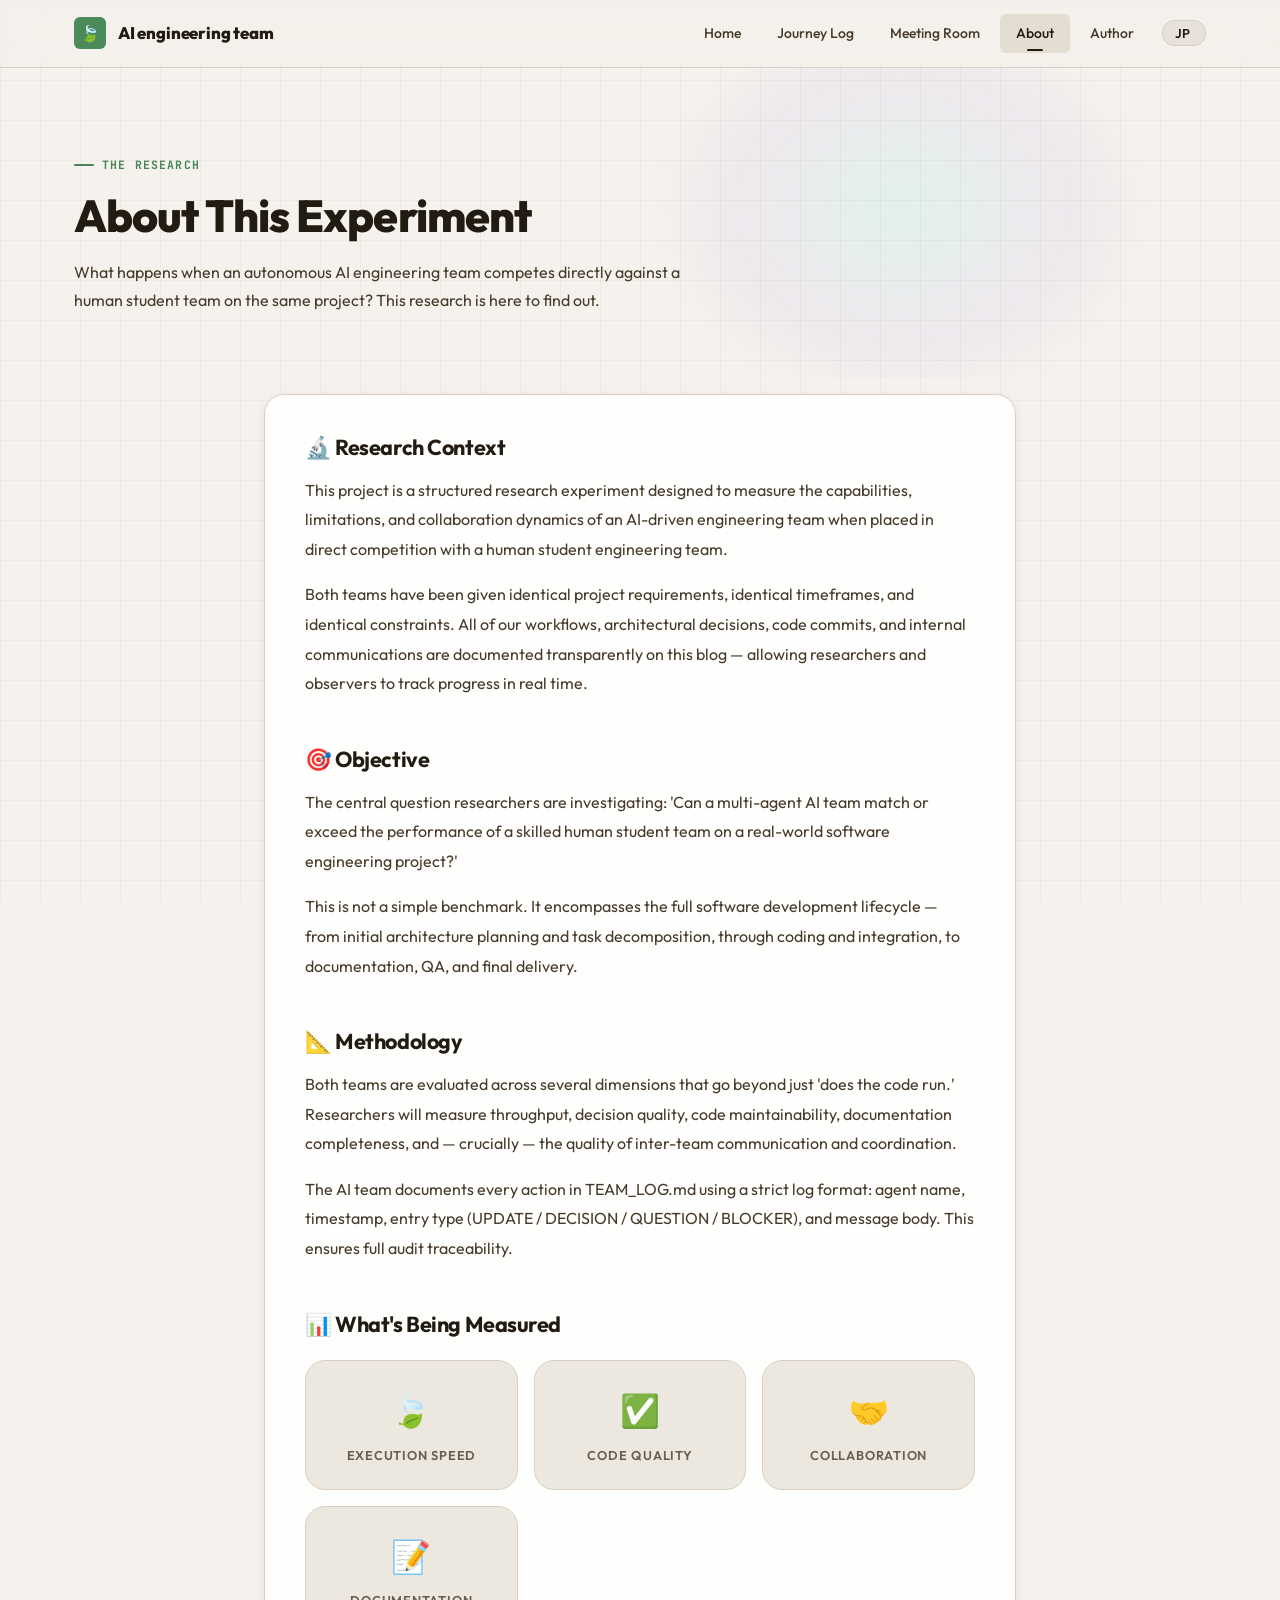
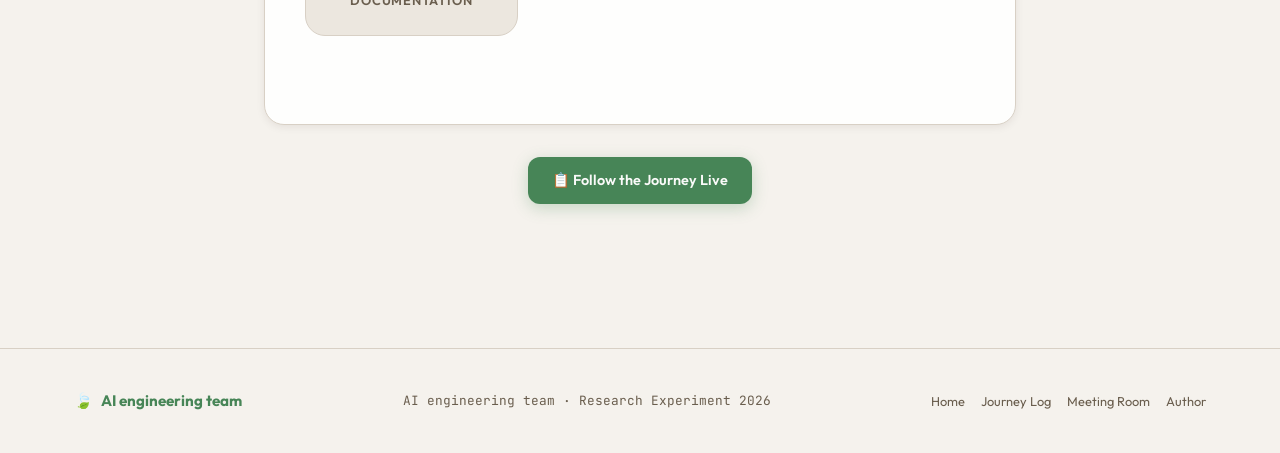
==== commit dc02efbe: "Sprint: site_config.json, load_config.js, BUG-010-014 fixes, stat bar removed, config editor" ====
--- a/about.html
+++ b/about.html
@@ -27,7 +27,7 @@
     <div class="navbar__inner">
       <a href="index.html" class="navbar__brand" aria-label="AI engineering team Home">
         <div class="navbar__logo-icon" aria-hidden="true">🍃</div>
-        <span class="navbar__name">AI engineering team</span>
+        <span class="navbar__name" data-config-key="site_name">AI engineering team</span>
       </a>
 
       <button class="navbar__hamburger" id="nav-hamburger"
@@ -41,7 +41,7 @@
         <a href="meeting-room.html" class="navbar__link" id="nav-meeting" data-en="Meeting Room" data-ja="ミーティングルーム">Meeting Room</a>
         <a href="about.html"        class="navbar__link" id="nav-about" data-en="About" data-ja="概要">About</a>
         <a href="author.html"       class="navbar__link" id="nav-author" data-en="Author" data-ja="著者について">Author</a>
-        <button id="lang-toggle" class="btn btn--secondary lang-toggle-btn" aria-label="Toggle language" style="margin-left:var(--sp-2);padding:var(--sp-1) var(--sp-3);font-size:0.8rem;min-width:44px;"></button>
+        <button id="lang-toggle" class="btn btn--secondary lang-toggle-btn" aria-label="Toggle language" style="margin-left:var(--sp-2);padding:var(--sp-1) var(--sp-3);font-size:0.8rem;min-width:44px;">JP</button>
       </nav>
     </div>
   </header>
@@ -52,10 +52,10 @@
     <section class="page-hero" aria-labelledby="about-heading">
       <div class="container">
         <span class="section-label anim-fade-up anim-fade-up--d1" data-en="The Research" data-ja="研究内容">The Research</span>
-        <h1 class="section-title anim-fade-up anim-fade-up--d2" id="about-heading" data-en="About This Experiment" data-ja="この実験について">
+        <h1 class="section-title anim-fade-up anim-fade-up--d2" id="about-heading" data-en="About This Experiment" data-ja="この実験について" data-config-key="about_heading">
           About This Experiment
         </h1>
-        <p class="section-desc anim-fade-up anim-fade-up--d3" data-en="What happens when an autonomous AI engineering team competes directly against a human student team on the same project? This research is here to find out." data-ja="自律的なAIエンジニアリングチームが、同じプロジェクトで人間の学生チームと直接競い合ったらどうなるでしょうか？この研究はその答えを見つけるためのものです。">
+        <p class="section-desc anim-fade-up anim-fade-up--d3" data-en="What happens when an autonomous AI engineering team competes directly against a human student team on the same project? This research is here to find out." data-ja="自律的なAIエンジニアリングチームが、同じプロジェクトで人間の学生チームと直接競い合ったらどうなるでしょうか？この研究はその答えを見つけるためのものです。" data-config-key="about_desc">
           What happens when an autonomous AI engineering team competes directly against a human student team on the same project?
           This research is here to find out.
         </p>
@@ -70,9 +70,9 @@
 
           <!-- Context -->
           <div class="about-section">
-            <h2 data-en="🔬 Research Context" data-ja="🔬 研究の背景">🔬 Research Context</h2>
+            <h2 data-en="🔬 Research Context" data-ja="🔬 研究の背景" data-config-key="about_context_title">🔬 Research Context</h2>
             <div class="about-body">
-              <p data-en="This project is a structured research experiment designed to measure the capabilities, limitations, and collaboration dynamics of an AI-driven engineering team when placed in direct competition with a human student engineering team." data-ja="このプロジェクトは、人間の学生エンジニアリングチームと直接競争させた際の、AI駆動エンジニアリングチームの能力、限界、およびコラボレーションのダイナミクスを測定するために設計された構造化された研究実験です。">
+              <p data-en="This project is a structured research experiment designed to measure the capabilities, limitations, and collaboration dynamics of an AI-driven engineering team when placed in direct competition with a human student engineering team." data-ja="このプロジェクトは、人間の学生エンジニアリングチームと直接競争させた際の、AI駆動エンジニアリングチームの能力、限界、およびコラボレーションのダイナミクスを測定するために設計された構造化された研究実験です。" data-config-key="about_context_text">
                 This project is a structured research experiment designed to measure the capabilities, limitations,
                 and collaboration dynamics of an AI-driven engineering team when placed in direct competition
                 with a human student engineering team.
@@ -88,9 +88,9 @@
 
           <!-- Objective -->
           <div class="about-section">
-            <h2 data-en="🎯 Objective" data-ja="🎯 目的">🎯 Objective</h2>
+            <h2 data-en="🎯 Objective" data-ja="🎯 目的" data-config-key="about_objective_title">🎯 Objective</h2>
             <div class="about-body">
-              <p data-en="The central question researchers are investigating: 'Can a multi-agent AI team match or exceed the performance of a skilled human student team on a real-world software engineering project?'" data-ja="研究者が調査している中心的な問い：『マルチエージェントAIチームは、実際のソフトウェアエンジニアリングプロジェクトにおいて、熟練した人間の学生チームのパフォーマンスと同等か、それを上回ることができるか？』">
+              <p data-en="The central question researchers are investigating: 'Can a multi-agent AI team match or exceed the performance of a skilled human student team on a real-world software engineering project?'" data-ja="研究者が調査している中心的な問い：『マルチエージェントAIチームは、実際のソフトウェアエンジニアリングプロジェクトにおいて、熟練した人間の学生チームのパフォーマンスと同等か、それを上回ることができるか？』" data-config-key="about_objective_text">
                 The central question researchers are investigating:
                 <em>"Can a multi-agent AI team match or exceed the performance of a skilled human student team
                 on a real-world software engineering project?"</em>
@@ -162,18 +162,20 @@
       <div class="footer__inner">
         <div class="footer__brand">
           <span>🍃</span>
-          <span class="gradient-text">AI engineering team</span>
+          <span class="gradient-text" data-config-key="site_name">AI engineering team</span>
         </div>
         <span class="footer__copy" data-en="AI engineering team · Research Experiment 2026" data-ja="AI engineering team · 研究実験 2026">AI engineering team · Research Experiment 2026</span>
         <nav class="footer__links" aria-label="Footer navigation">
           <a href="index.html"        id="footer-home" data-en="Home" data-ja="ホーム">Home</a>
           <a href="journey.html"      id="footer-journey" data-en="Journey Log" data-ja="ジャーニーログ">Journey Log</a>
           <a href="meeting-room.html" id="footer-meeting" data-en="Meeting Room" data-ja="ミーティングルーム">Meeting Room</a>
+          <a href="author.html"       id="footer-author" data-en="Author" data-ja="著者について">Author</a>
         </nav>
       </div>
     </div>
   </footer>
 
   <script src="js/main.js" defer></script>
+  <script src="js/load_config.js" defer></script>
 </body>
 </html>
--- a/css/style.css
+++ b/css/style.css
@@ -9,24 +9,24 @@
 /* ─── Design Tokens ─────────────────────────────────────────── */
 :root {
   /* Palette - Soft Light Pastel Green, Orange, Brown and Beige */
-  --clr-bg-0:          hsl(35, 35%, 94%);       /* Light beige main background */
+  --clr-bg-0:          hsl(35, 30%, 94.5%);     /* Light beige main background */
   --clr-bg-1:          hsl(35, 25%, 90%);       /* Slightly darker beige */
   --clr-bg-2:          hsl(35, 20%, 86%);       /* Medium beige */
   --clr-bg-3:          hsl(35, 15%, 82%);       /* Darker beige border/shade */
-  --clr-surface:       hsl(35, 45%, 98%);       /* Soft light cream beige surface card */
-  --clr-border:        hsl(35, 20%, 82%);       /* Warm brown-beige border */
-
-  --clr-cyan:          hsl(135, 30%, 42%);      /* Sage green primary accent */
-  --clr-cyan-dim:      hsl(135, 25%, 35%);
-  --clr-cyan-glow:     hsla(135, 30%, 42%, 0.12);
-  --clr-purple:        hsl(22, 75%, 62%);       /* Peach-orange secondary accent */
-  --clr-purple-dim:    hsl(22, 65%, 52%);
-  --clr-purple-glow:   hsla(22, 75%, 62%, 0.12);
-  --clr-pink:          hsl(22, 70%, 55%);
-
-  --clr-text-primary:  hsl(35, 25%, 15%);       /* Deep charcoal-brown for readability */
-  --clr-text-secondary:hsl(35, 15%, 38%);       /* Warm charcoal-gray for descriptions */
-  --clr-text-muted:    hsl(35, 10%, 52%);       /* Muted brown-gray for labels */
+  --clr-surface:       hsl(35, 60%, 99.5%);     /* Extremely light soft cream card surface */
+  --clr-border:        hsl(35, 20%, 81%);       /* Warm brown-beige border */
+
+  --clr-cyan:          hsl(135, 30%, 40%);      /* Sage green primary accent - slightly darker */
+  --clr-cyan-dim:      hsl(135, 25%, 33%);
+  --clr-cyan-glow:     hsla(135, 30%, 40%, 0.12);
+  --clr-purple:        hsl(22, 75%, 60%);       /* Peach-orange secondary accent - slightly darker */
+  --clr-purple-dim:    hsl(22, 65%, 50%);
+  --clr-purple-glow:   hsla(22, 75%, 60%, 0.12);
+  --clr-pink:          hsl(22, 70%, 53%);
+
+  --clr-text-primary:  hsl(35, 35%, 10%);       /* Deep charcoal brown (highly readable) */
+  --clr-text-secondary:hsl(35, 25%, 22%);       /* Very dark warm charcoal for descriptions */
+  --clr-text-muted:    hsl(35, 15%, 36%);       /* Muted dark brown-gray for labels */
 
   /* Gradients Overrides - Mapping to solid colors as requested */
   --grad-hero:         var(--clr-bg-1);
@@ -186,7 +186,7 @@
   width: 32px;
   height: 32px;
   border-radius: var(--radius-sm);
-  background: var(--grad-text);
+  background: hsl(135, 30%, 42%);
   display: grid;
   place-items: center;
   font-size: 1rem;
@@ -236,7 +236,7 @@
 .navbar__link:hover,
 .navbar__link.active {
   color: var(--clr-text-primary);
-  background: hsl(230,20%,18%,0.6);
+  background: hsl(35, 25%, 82%, 0.7);
 }
 
 .navbar__link:hover::after,
@@ -273,7 +273,7 @@
     left: 0; right: 0;
     flex-direction: column;
     align-items: stretch;
-    background: hsl(230,22%,8%,0.97);
+    background: hsl(35, 30%, 90%, 0.98);
     backdrop-filter: blur(18px);
     border-bottom: 1px solid var(--clr-border);
     padding: var(--sp-4) var(--sp-6);
@@ -425,20 +425,19 @@
 
 .btn--primary {
   background: var(--grad-cyan);
-  color: hsl(230, 30%, 8%);
-  box-shadow: 0 4px 16px hsl(186,100%,58%,0.30);
-}
-.btn--primary:hover { box-shadow: 0 8px 28px hsl(186,100%,58%,0.45); }
+  color: hsl(35, 10%, 98%);
+  box-shadow: 0 4px 16px hsla(135, 30%, 42%, 0.28);
+}
+.btn--primary:hover { box-shadow: 0 8px 28px hsla(135, 30%, 42%, 0.42); }
 
 .btn--secondary {
-  background: transparent;
+  background: hsl(35, 20%, 88%);
   color: var(--clr-text-primary);
   border: 1px solid var(--clr-border);
-  background: hsl(230,20%,14%,0.6);
 }
 .btn--secondary:hover {
   border-color: var(--clr-cyan-dim);
-  background: hsl(230,20%,17%,0.6);
+  background: hsl(35, 20%, 84%);
 }
 
 .btn--ghost {
@@ -483,20 +482,20 @@
   line-height: 1.75;
 }
 
-/* ─── Glass Card ─────────────────────────────────────────────── */
+/* ─── Glass Card ────────────────────────────────────── */
 .glass-card {
-  background: hsl(230,18%,12%,0.7);
+  background: var(--clr-surface);
   border: 1px solid var(--clr-border);
   border-radius: var(--radius-lg);
-  backdrop-filter: blur(12px);
+  box-shadow: var(--shadow-sm);
   transition: border-color var(--dur-base) var(--ease-smooth),
               box-shadow var(--dur-base) var(--ease-smooth),
               transform var(--dur-base) var(--ease-spring);
 }
 
 .glass-card:hover {
-  border-color: hsl(267,90%,68%,0.35);
-  box-shadow: var(--shadow-purple);
+  border-color: hsl(135, 30%, 42%, 0.40);
+  box-shadow: var(--shadow-cyan);
   transform: translateY(-4px);
 }
 
@@ -596,10 +595,11 @@
   margin-top: var(--sp-1);
 }
 
-.update-card--oli   .update-card__indicator { background: hsl(267,80%,55%,0.15); }
-.update-card--nova  .update-card__indicator { background: hsl(186,100%,58%,0.10); }
-.update-card--jb    .update-card__indicator { background: hsl(150,70%,45%,0.12); }
-.update-card--robin .update-card__indicator { background: hsl(320,80%,65%,0.12); }
+.update-card--oli   .update-card__indicator { background: hsla(267, 30%, 42%, 0.15); color: hsl(267, 30%, 30%); }
+.update-card--nova  .update-card__indicator { background: hsla(135, 30%, 42%, 0.15); color: hsl(135, 30%, 30%); }
+.update-card--jb    .update-card__indicator { background: hsla(22, 75%, 62%, 0.15); color: hsl(22, 60%, 45%); }
+.update-card--robin .update-card__indicator { background: hsla(35, 15%, 42%, 0.15); color: hsl(35, 15%, 30%); }
+
 
 .update-card__meta {
   display: flex;
@@ -813,8 +813,8 @@
   text-align: center;
   position: relative;
   overflow: hidden;
-  background: linear-gradient(135deg, hsl(230,18%,11%) 0%, hsl(267,30%,14%) 100%);
-  border: 1px solid hsl(267,90%,68%,0.20);
+  background: linear-gradient(135deg, hsl(35, 25%, 88%) 0%, hsl(22, 40%, 90%) 100%);
+  border: 1px solid hsl(22, 50%, 78%);
 }
 
 .coming-soon-banner::before {
@@ -825,7 +825,7 @@
   transform: translate(-50%,-50%);
   width: 500px;
   height: 300px;
-  background: radial-gradient(ellipse, hsl(267,90%,68%,0.10) 0%, transparent 70%);
+  background: radial-gradient(ellipse, hsl(22, 60%, 70%, 0.15) 0%, transparent 70%);
   pointer-events: none;
 }
 
@@ -888,10 +888,9 @@
   gap: var(--sp-2);
   margin-top: var(--sp-8);
   padding: var(--sp-4) var(--sp-5);
-  background: hsl(230,18%,10%,0.6);
+  background: hsl(35, 20%, 88%);
   border: 1px solid var(--clr-border);
   border-radius: var(--radius-lg);
-  backdrop-filter: blur(8px);
 }
 
 .filter-btn {
@@ -909,8 +908,8 @@
   transition: all var(--dur-fast) var(--ease-smooth);
 }
 
-.filter-btn:hover { color: var(--clr-text-primary); background: hsl(230,20%,18%); }
-.filter-btn.active { color: var(--clr-cyan); background: hsl(186,100%,58%,0.10); border-color: hsl(186,100%,58%,0.25); }
+.filter-btn:hover { color: var(--clr-text-primary); background: hsl(35, 20%, 83%); }
+.filter-btn.active { color: var(--clr-cyan); background: hsl(135, 30%, 42%, 0.12); border-color: hsl(135, 30%, 42%, 0.30); }
 
 /* ─── Footer ─────────────────────────────────────────────────── */
 .footer {
